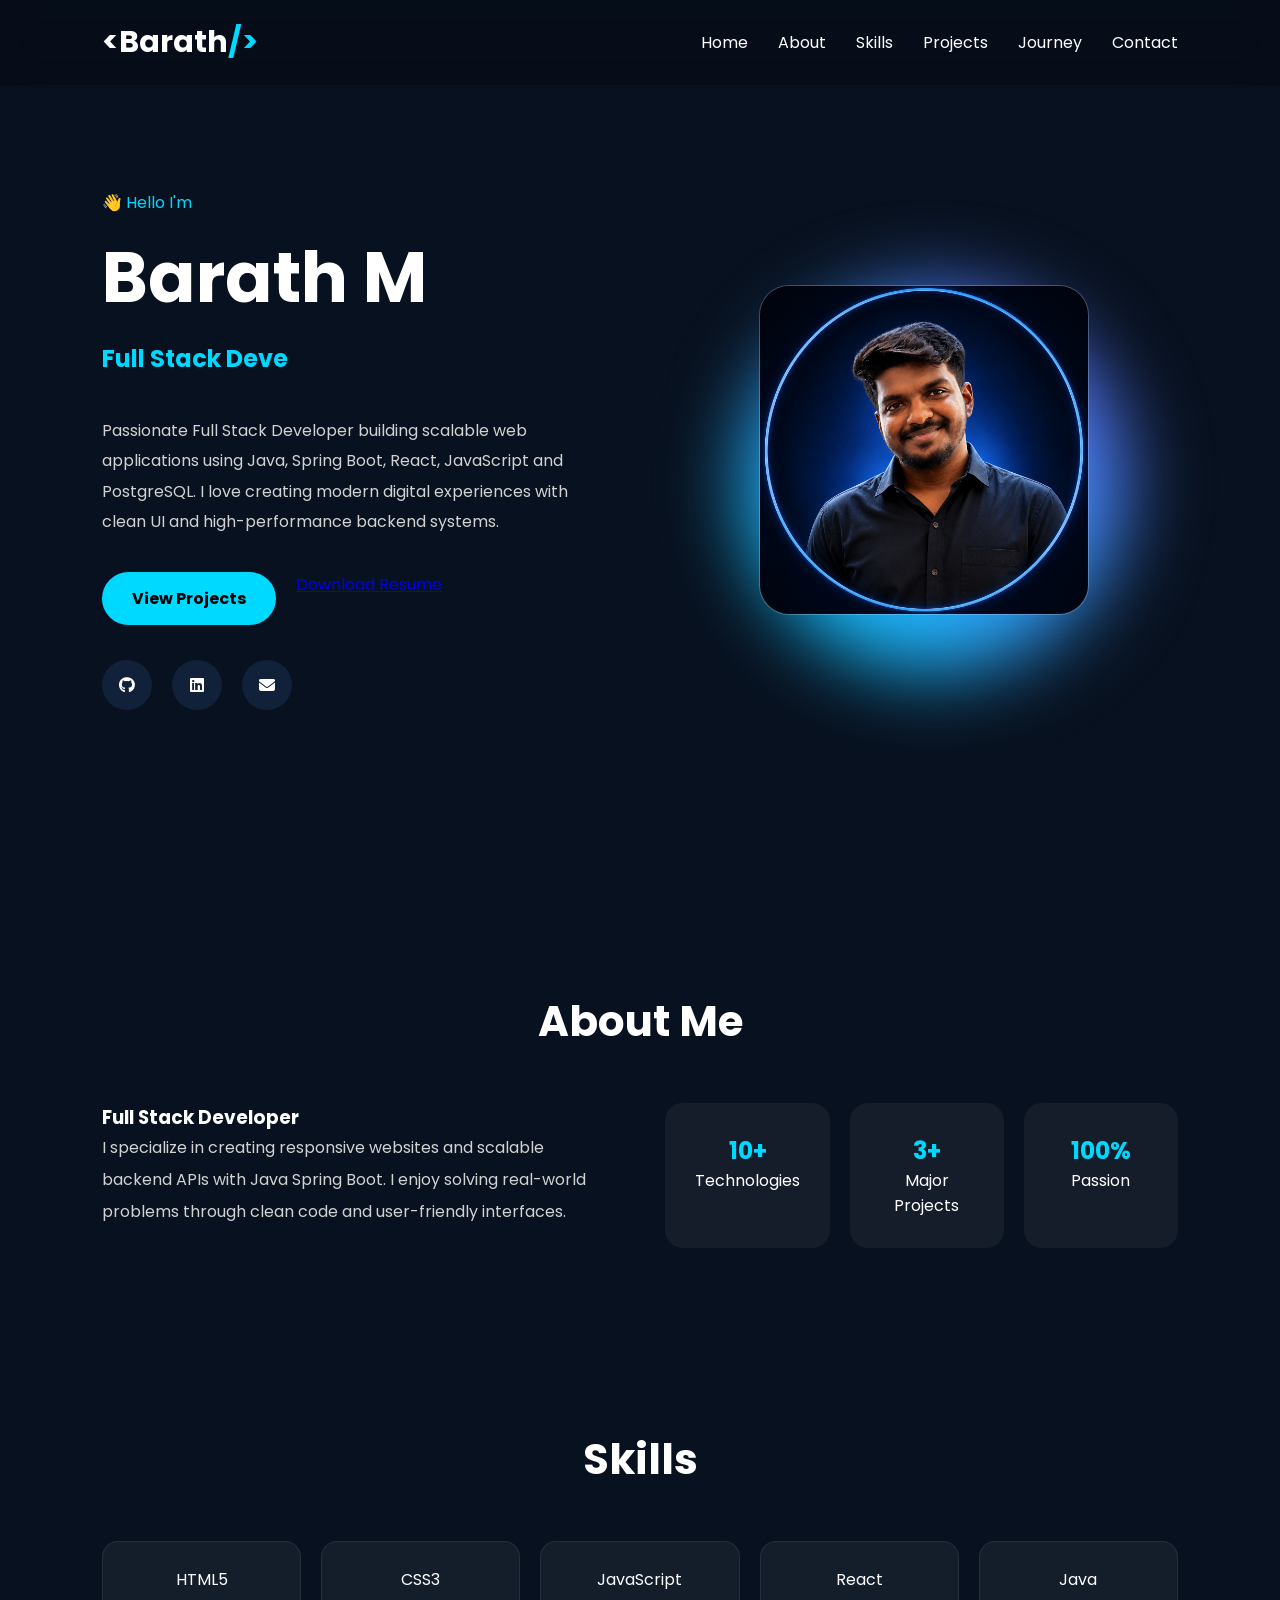
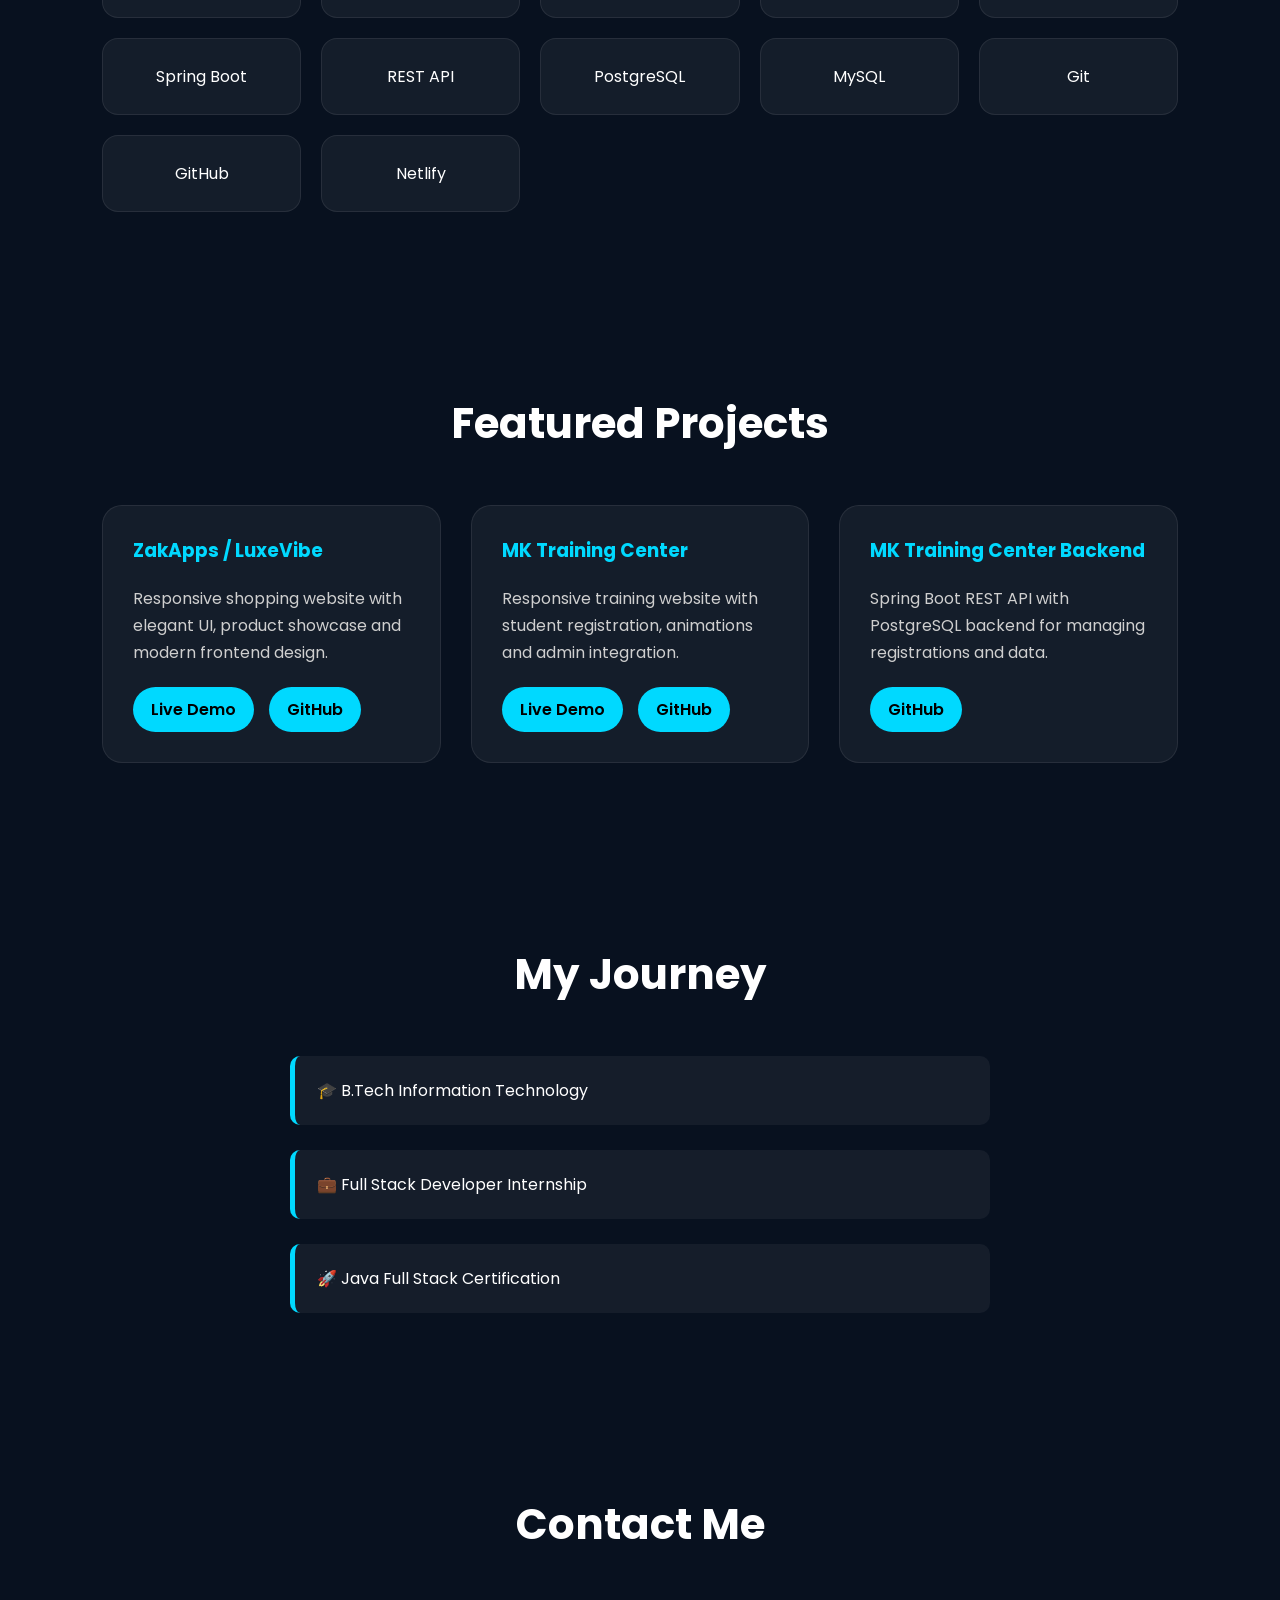
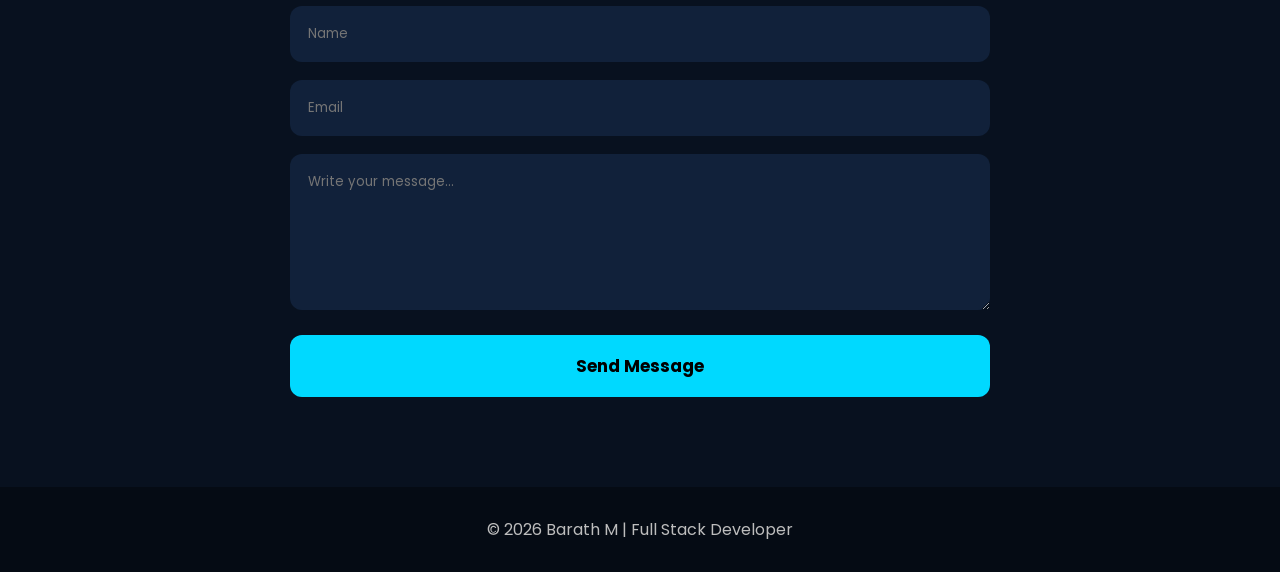
==== portfolio/index.html @ 367b2b3b "Initial Commit" ====
<!DOCTYPE html>
<html lang="en">
<head>
  <meta charset="UTF-8" />
  <meta name="viewport" content="width=device-width, initial-scale=1.0" />
  <title>Barath | Full Stack Developer</title>

  <!-- Icons -->
  <link rel="stylesheet"
    href="https://cdnjs.cloudflare.com/ajax/libs/font-awesome/6.7.2/css/all.min.css">

  <!-- CSS -->
  <link rel="stylesheet" href="style.css">
</head>

<body>

<div id="loader"></div>

<header>
  <div class="logo">
    &lt;Barath<span>/&gt;</span>
  </div>

  <nav id="nav">
    <a href="#home">Home</a>
    <a href="#about">About</a>
    <a href="#skills">Skills</a>
    <a href="#projects">Projects</a>
    <a href="#timeline">Journey</a>
    <a href="#contact">Contact</a>
  </nav>

  <div id="menu">
    <i class="fa-solid fa-bars"></i>
  </div>
</header>

<!-- ================= HERO ================= -->

<section id="home" class="hero">

  <div class="hero-left">

    <p class="tag">👋 Hello I'm</p>

    <h1>
      Barath M
    </h1>

    <h2>
      <span id="typing"></span>
    </h2>

    <p class="desc">
      Passionate Full Stack Developer building scalable web applications
      using Java, Spring Boot, React, JavaScript and PostgreSQL.
      I love creating modern digital experiences with clean UI and
      high-performance backend systems.
    </p>

    <div class="hero-buttons">

      <a href="#projects" class="btn">
        View Projects
      </a>

      <a href="assets/resume.pdf"btn outline" download>
        Download Resume
      </a>

    </div>

    <div class="socials">

      <a href="https://github.com/barath1324m" target="_blank">
        <i class="fab fa-github"></i>
      </a>

      <a href="https://linkedin.com/in/barath01/" target="_blank">
        <i class="fab fa-linkedin"></i>
      </a>

      <a href="mailto:barath1324m@gmail.com">
        <i class="fa-solid fa-envelope"></i>
      </a>

    </div>

  </div>

  <div class="hero-right">

    <div class="blob"></div>

    <div class="profile-card">

      <img src="assets/profile.png" alt="Profile">

    </div>

  </div>

</section>

<!-- ================= ABOUT ================= -->

<section id="about">

  <h2 class="title">
    About Me
  </h2>

  <div class="about-grid">

    <div>

      <h3>
        Full Stack Developer
      </h3>

      <p>
        I specialize in creating responsive websites and
        scalable backend APIs with Java Spring Boot.
        I enjoy solving real-world problems through clean code
        and user-friendly interfaces.
      </p>

    </div>

    <div class="stats">

      <div class="box">
        <h2>10+</h2>
        <span>Technologies</span>
      </div>

      <div class="box">
        <h2>3+</h2>
        <span>Major Projects</span>
      </div>

      <div class="box">
        <h2>100%</h2>
        <span>Passion</span>
      </div>

    </div>

  </div>

</section>

<!-- ================= SKILLS ================= -->

<section id="skills">

  <h2 class="title">
    Skills
  </h2>

  <div class="skills-grid">

    <div class="skill">HTML5</div>
    <div class="skill">CSS3</div>
    <div class="skill">JavaScript</div>
    <div class="skill">React</div>
    <div class="skill">Java</div>
    <div class="skill">Spring Boot</div>
    <div class="skill">REST API</div>
    <div class="skill">PostgreSQL</div>
    <div class="skill">MySQL</div>
    <div class="skill">Git</div>
    <div class="skill">GitHub</div>
    <div class="skill">Netlify</div>

  </div>

</section>

<!-- ================= PROJECTS ================= -->

<section id="projects">

  <h2 class="title">
    Featured Projects
  </h2>

  <div class="project-grid">

    <div class="project-card">

      <h3>ZakApps / LuxeVibe</h3>

      <p>
        Responsive shopping website with elegant UI,
        product showcase and modern frontend design.
      </p>

      <div class="links">
        <a href="https://luxevibe1.netlify.app/" target="_blank">
          Live Demo
        </a>

        <a href="https://github.com/barath1324m/ZakApps" target="_blank">
          GitHub
        </a>
      </div>

    </div>

    <div class="project-card">

      <h3>MK Training Center</h3>

      <p>
        Responsive training website with student registration,
        animations and admin integration.
      </p>

      <div class="links">
        <a href="https://mktrainingcenter.netlify.app/" target="_blank">
          Live Demo
        </a>

        <a href="https://github.com/barath1324m/mk-training-center" target="_blank">
          GitHub
        </a>
      </div>

    </div>

    <div class="project-card">

      <h3>MK Training Center Backend</h3>

      <p>
        Spring Boot REST API with PostgreSQL backend for
        managing registrations and data.
      </p>

      <div class="links">
        <a href="https://github.com/barath1324m/mk-training-center-backend"
          target="_blank">
          GitHub
        </a>
      </div>

    </div>

  </div>

</section>

<!-- ================= TIMELINE ================= -->

<section id="timeline">

  <h2 class="title">
    My Journey
  </h2>

  <div class="timeline">

    <div class="timeline-item">
      🎓 B.Tech Information Technology
    </div>

    <div class="timeline-item">
      💼 Full Stack Developer Internship
    </div>

    <div class="timeline-item">
      🚀 Java Full Stack Certification
    </div>

  </div>

</section>

<!-- ================= CONTACT ================= -->

<section id="contact">

  <h2 class="title">
    Contact Me
  </h2>

  <form>

    <input type="text" placeholder="Name">

    <input type="email" placeholder="Email">

    <textarea rows="6"
      placeholder="Write your message..."></textarea>

    <button>
      Send Message
    </button>

  </form>

</section>

<footer>

  © 2026 Barath M | Full Stack Developer

</footer>

<script src="script.js"></script>

</body>
</html>
---- portfolio/style.css ----
/* ===== Google Font ===== */
@import url('https://fonts.googleapis.com/css2?family=Poppins:wght@300;400;500;600;700;800&display=swap');

/* ===== Reset ===== */
*{
    margin:0;
    padding:0;
    box-sizing:border-box;
    font-family:'Poppins',sans-serif;
    scroll-behavior:smooth;
}

body{
    background:#08111f;
    color:#fff;
    overflow-x:hidden;
}

/* ===== Scrollbar ===== */

::-webkit-scrollbar{
    width:8px;
}

::-webkit-scrollbar-thumb{
    background:#00d9ff;
    border-radius:20px;
}

/* ===== Loader ===== */

#loader{
    position:fixed;
    inset:0;
    background:#08111f;
    z-index:9999;
}

/* ===== Header ===== */

header{
    position:fixed;
    top:0;
    width:100%;
    display:flex;
    justify-content:space-between;
    align-items:center;
    padding:20px 8%;
    backdrop-filter:blur(18px);
    background:rgba(0,0,0,.2);
    z-index:999;
}

.logo{
    font-size:30px;
    font-weight:700;
}

.logo span{
    color:#00d9ff;
}

nav{
    display:flex;
    gap:30px;
}

nav a{
    text-decoration:none;
    color:white;
    transition:.3s;
}

nav a:hover{
    color:#00d9ff;
}

#menu{
    display:none;
    font-size:28px;
}

/* ===== Hero ===== */

.hero{
    min-height:100vh;
    display:flex;
    justify-content:space-between;
    align-items:center;
    padding:120px 8%;
    gap:60px;
}

.hero-left{
    flex:1;
}

.tag{
    color:#00d9ff;
    margin-bottom:10px;
}

.hero h1{
    font-size:70px;
}

.hero h2{
    color:#00d9ff;
    min-height:50px;
    margin-top:10px;
}

.desc{
    margin-top:25px;
    line-height:1.9;
    color:#d2d2d2;
}

.hero-buttons{
    display:flex;
    gap:20px;
    margin-top:35px;
}

.btn{
    padding:14px 30px;
    border-radius:40px;
    background:#00d9ff;
    color:black;
    text-decoration:none;
    font-weight:bold;
    transition:.3s;
}

.btn:hover{
    transform:translateY(-5px);
    box-shadow:0 0 25px #00d9ff;
}

.outline{
    background:transparent;
    border:2px solid #00d9ff;
    color:#00d9ff;
}

/* ===== Social ===== */

.socials{
    display:flex;
    gap:20px;
    margin-top:35px;
}

.socials a{
    width:50px;
    height:50px;
    border-radius:50%;
    background:#11213a;
    display:flex;
    align-items:center;
    justify-content:center;
    color:white;
    text-decoration:none;
    transition:.3s;
}

.socials a:hover{
    background:#00d9ff;
    color:black;
    transform:translateY(-6px);
}

/* ===== Hero Right ===== */

.hero-right{
    flex:1;
    display:flex;
    justify-content:center;
    position:relative;
}

.blob{
    width:380px;
    height:380px;
    border-radius:50%;
    background:linear-gradient(45deg,#00d9ff,#6c63ff);
    filter:blur(40px);
    position:absolute;
    animation:blobMove 6s infinite alternate;
}

.profile-card{
    width:330px;
    height:330px;
    border-radius:30px;
    overflow:hidden;
    backdrop-filter:blur(20px);
    background:rgba(255,255,255,.08);
    border:1px solid rgba(255,255,255,.15);
    z-index:5;
}

.profile-card img{
    width:100%;
    height:100%;
    object-fit:cover;
}

@keyframes blobMove{

    from{
        transform:translateY(-10px);
    }

    to{
        transform:translateY(20px);
    }

}

/* ===== Sections ===== */

section{
    padding:90px 8%;
}

.title{
    text-align:center;
    font-size:42px;
    margin-bottom:50px;
}

/* ===== About ===== */

.about-grid{
    display:grid;
    grid-template-columns:1fr 1fr;
    gap:50px;
}

.about-grid p{
    line-height:2;
    color:#d2d2d2;
}

.stats{
    display:grid;
    grid-template-columns:repeat(3,1fr);
    gap:20px;
}

.box{
    background:rgba(255,255,255,.05);
    border-radius:18px;
    text-align:center;
    padding:30px;
    transition:.3s;
}

.box:hover{
    transform:translateY(-8px);
}

.box h2{
    color:#00d9ff;
}

/* ===== Skills ===== */

.skills-grid{
    display:grid;
    grid-template-columns:repeat(auto-fit,minmax(180px,1fr));
    gap:20px;
}

.skill{
    background:rgba(255,255,255,.05);
    padding:25px;
    border-radius:16px;
    text-align:center;
    transition:.3s;
    border:1px solid rgba(255,255,255,.08);
}

.skill:hover{
    background:#00d9ff;
    color:black;
    transform:translateY(-10px);
}

/* ===== Projects ===== */

.project-grid{
    display:grid;
    grid-template-columns:repeat(auto-fit,minmax(320px,1fr));
    gap:30px;
}

.project-card{
    background:rgba(255,255,255,.05);
    border-radius:20px;
    padding:30px;
    transition:.35s;
    border:1px solid rgba(255,255,255,.08);
}

.project-card:hover{
    transform:translateY(-10px);
    box-shadow:0 0 25px rgba(0,217,255,.3);
}

.project-card h3{
    color:#00d9ff;
}

.project-card p{
    margin:20px 0;
    color:#cfcfcf;
    line-height:1.7;
}

.links{
    display:flex;
    gap:15px;
}

.links a{
    text-decoration:none;
    padding:10px 18px;
    border-radius:25px;
    background:#00d9ff;
    color:black;
    font-weight:600;
}

/* ===== Timeline ===== */

.timeline{
    max-width:700px;
    margin:auto;
    display:flex;
    flex-direction:column;
    gap:25px;
}

.timeline-item{
    background:rgba(255,255,255,.05);
    padding:22px;
    border-left:5px solid #00d9ff;
    border-radius:10px;
    transition:.3s;
}

.timeline-item:hover{
    transform:translateX(8px);
}

/* ===== Contact ===== */

form{
    max-width:700px;
    margin:auto;
}

input,
textarea{
    width:100%;
    padding:18px;
    margin-bottom:18px;
    border:none;
    outline:none;
    border-radius:12px;
    background:#11213a;
    color:white;
}

button{
    width:100%;
    padding:18px;
    border:none;
    border-radius:12px;
    background:#00d9ff;
    color:black;
    font-size:17px;
    font-weight:bold;
    cursor:pointer;
    transition:.3s;
}

button:hover{
    transform:translateY(-4px);
    box-shadow:0 0 20px #00d9ff;
}

/* ===== Footer ===== */

footer{
    text-align:center;
    padding:30px;
    background:#050b14;
    color:#bdbdbd;
}

/* ===== Responsive ===== */

@media(max-width:900px){

    .hero{
        flex-direction:column-reverse;
        text-align:center;
    }

    .hero h1{
        font-size:48px;
    }

    .hero-buttons{
        justify-content:center;
        flex-wrap:wrap;
    }

    .socials{
        justify-content:center;
    }

    .about-grid{
        grid-template-columns:1fr;
    }

    .stats{
        grid-template-columns:1fr;
    }

    nav{
        display:none;
    }

    #menu{
        display:block;
    }

    .profile-card{
        width:260px;
        height:260px;
    }

    .blob{
        width:280px;
        height:280px;
    }  
}
/* Mobile Navigation */
@media (max-width: 900px) {
  nav.show {
    display: flex;
    flex-direction: column;
    position: absolute;
    top: 80px;
    right: 20px;
    background: rgba(8, 17, 31, 0.98);
    padding: 20px;
    border-radius: 12px;
    gap: 15px;
    min-width: 180px;
  }

  nav a.active {
    color: #00d9ff;
    font-weight: 600;
  }
}
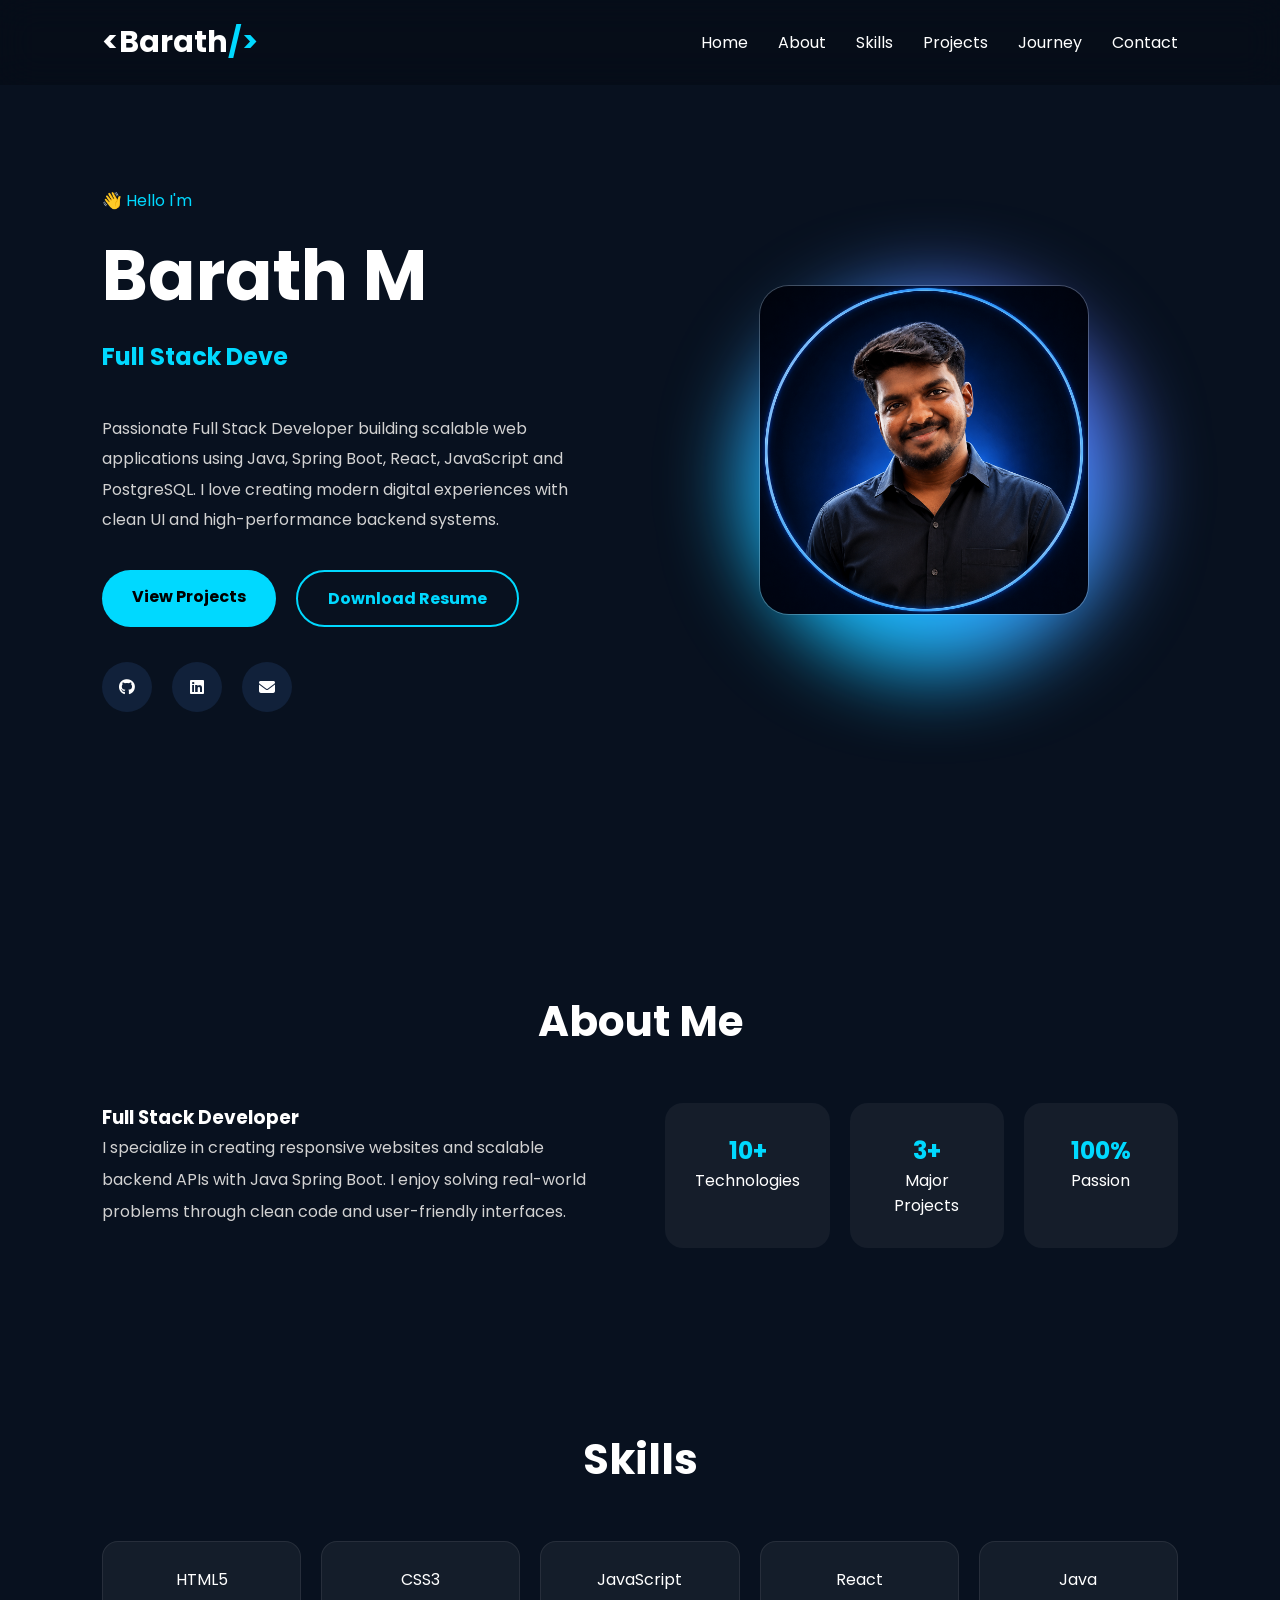
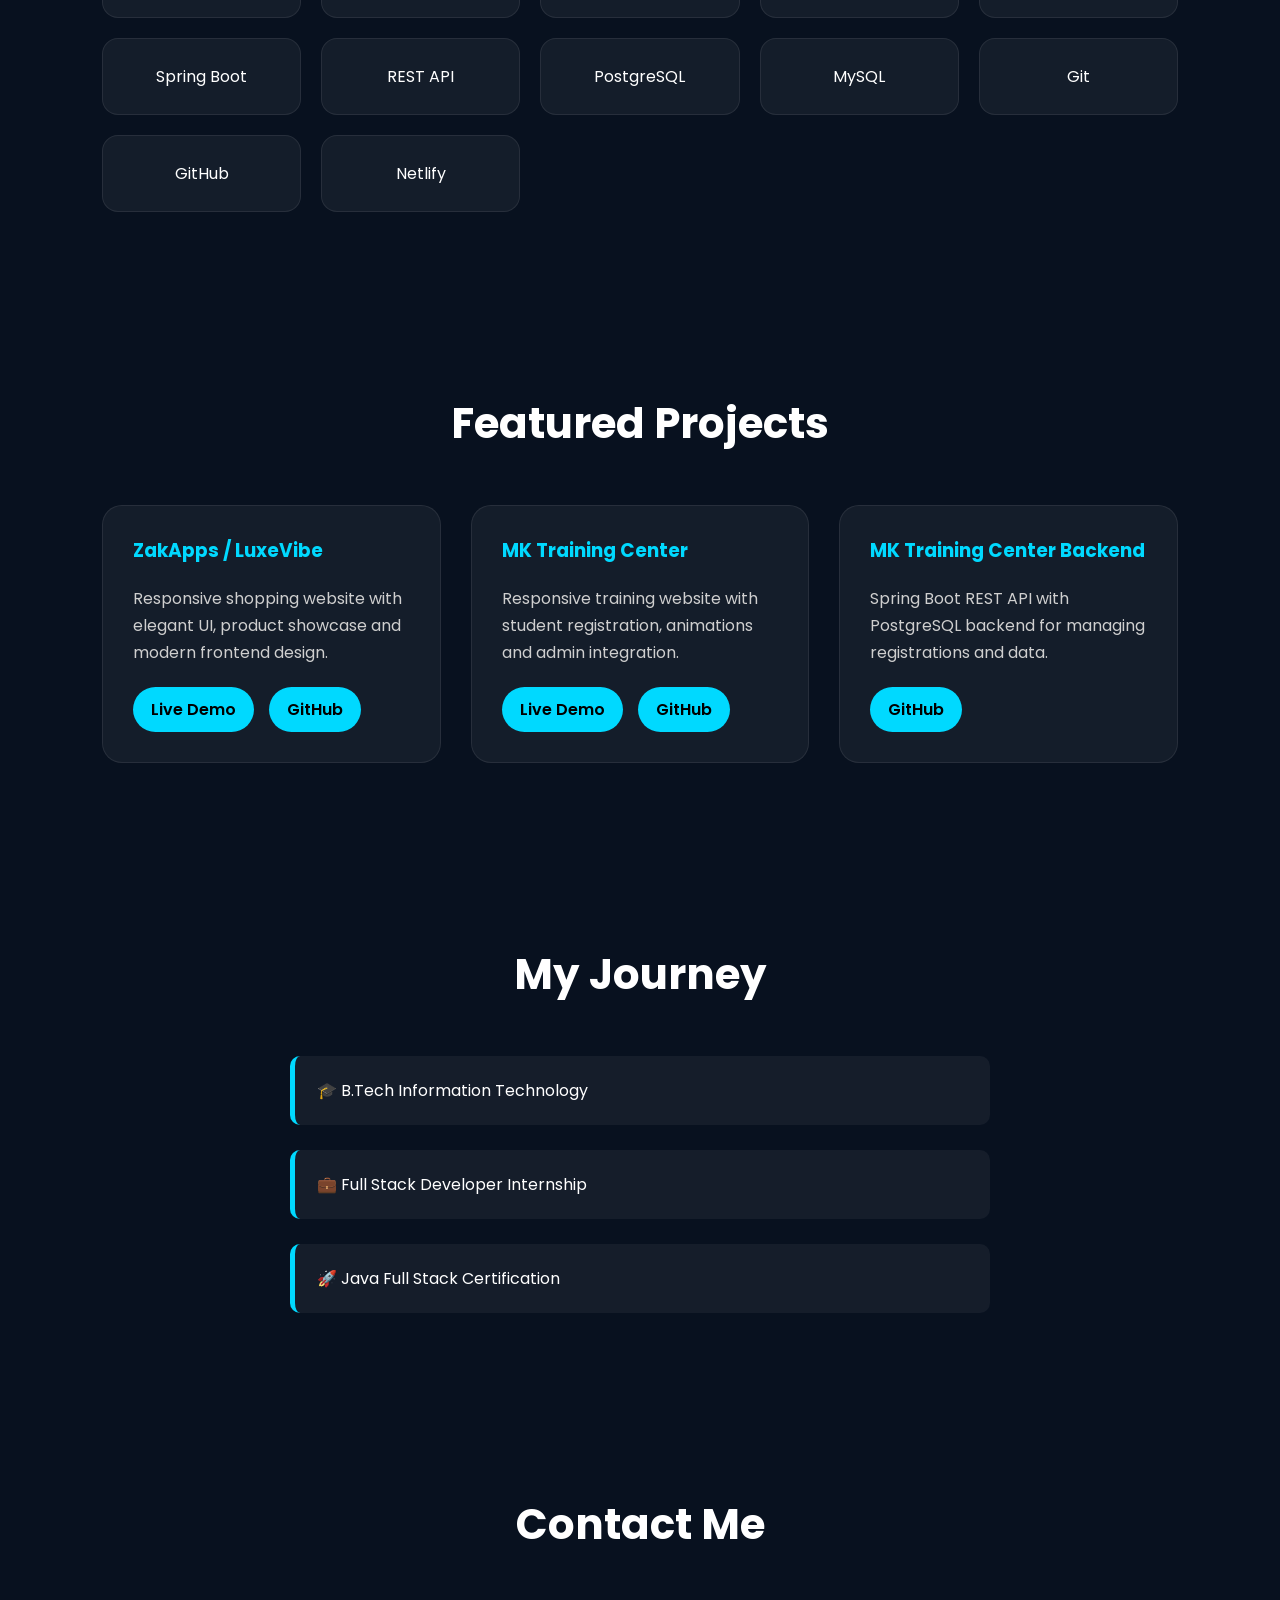
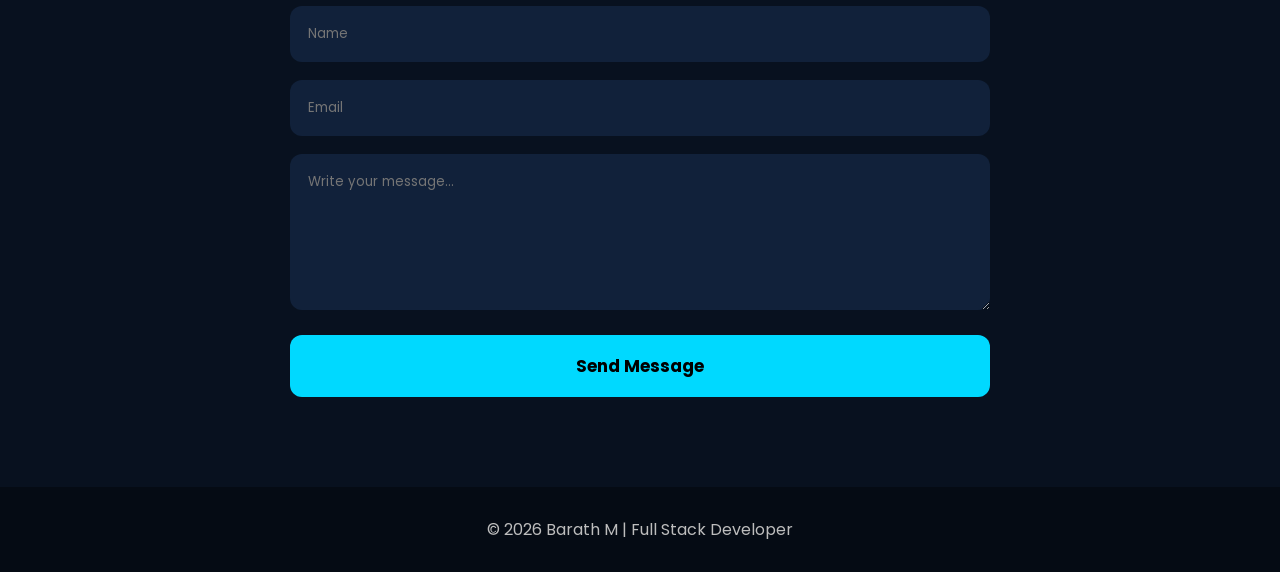
==== commit 2decfff7: "update portfolio" ====
--- a/portfolio/index.html
+++ b/portfolio/index.html
@@ -65,7 +65,7 @@
         View Projects
       </a>
 
-      <a href="assets/resume.pdf"btn outline" download>
+      <a href="assets/resume.pdf" class="btn outline" download>
         Download Resume
       </a>
 
